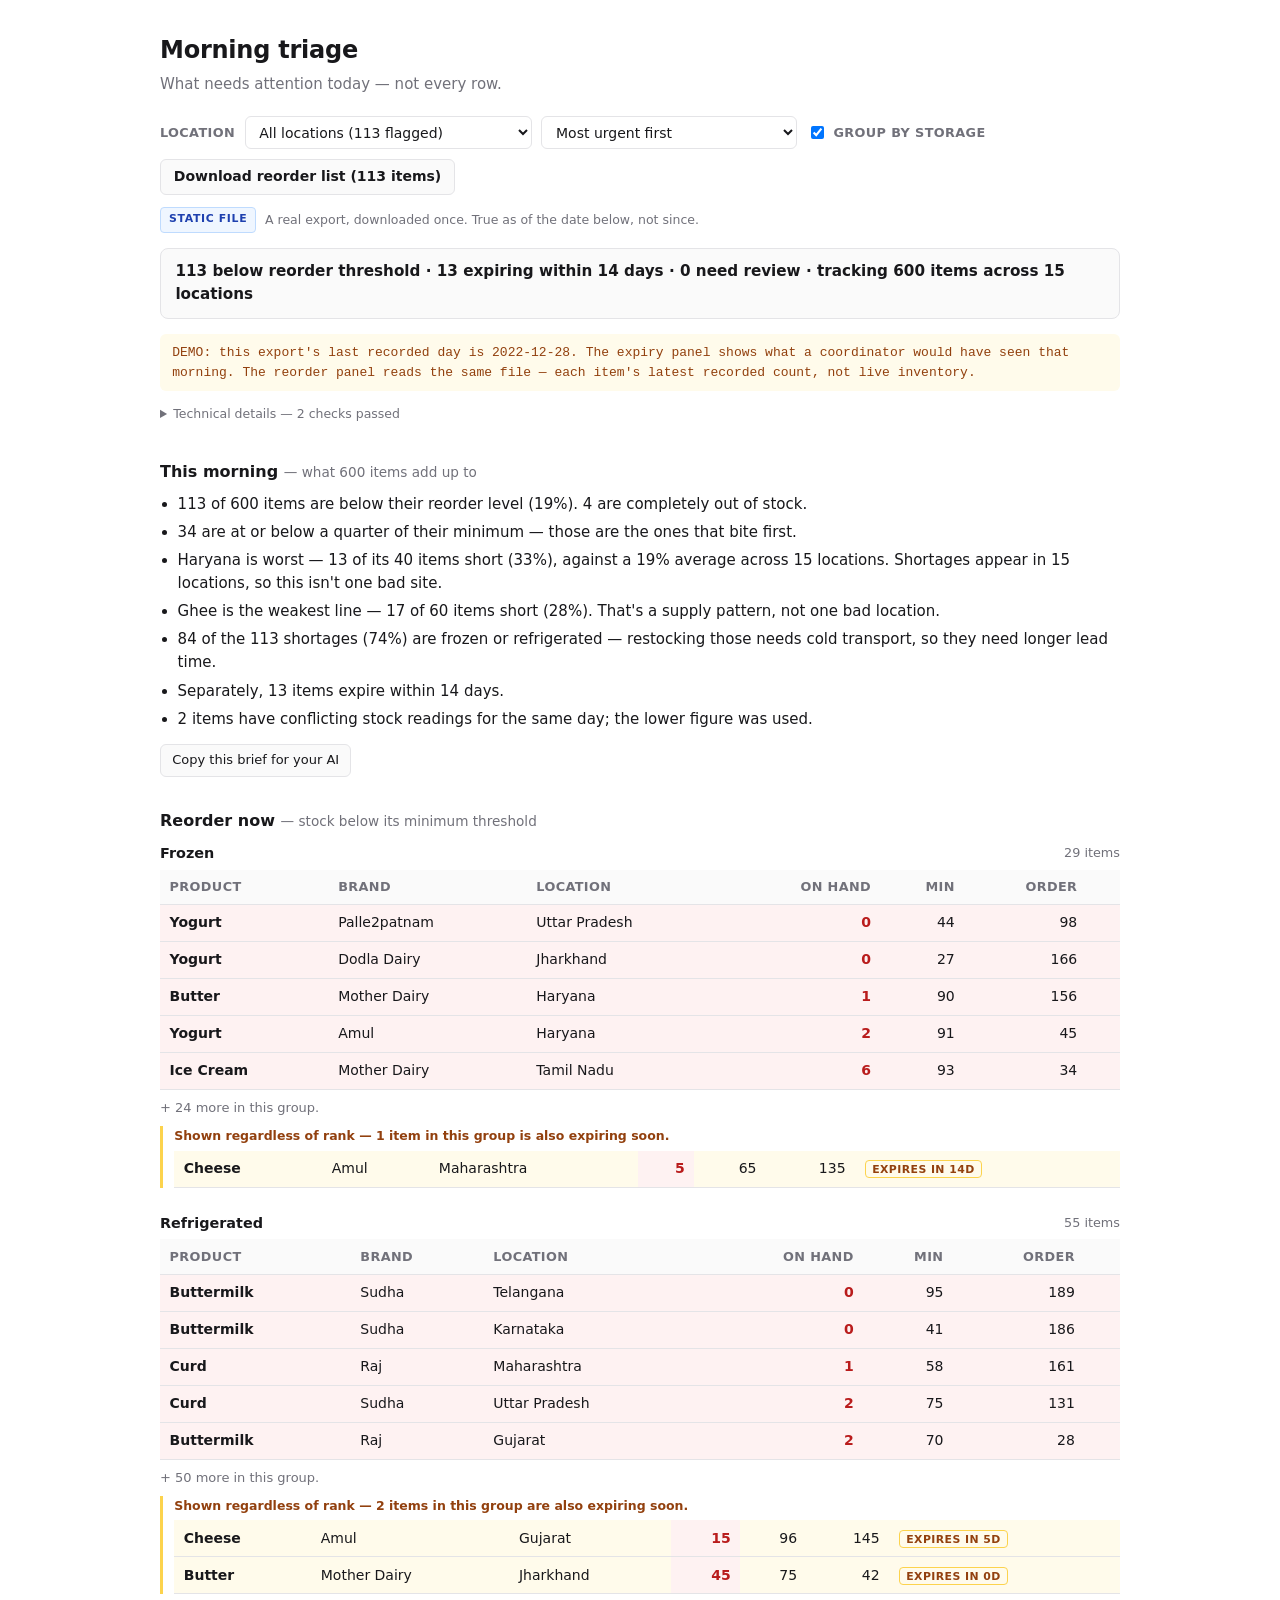
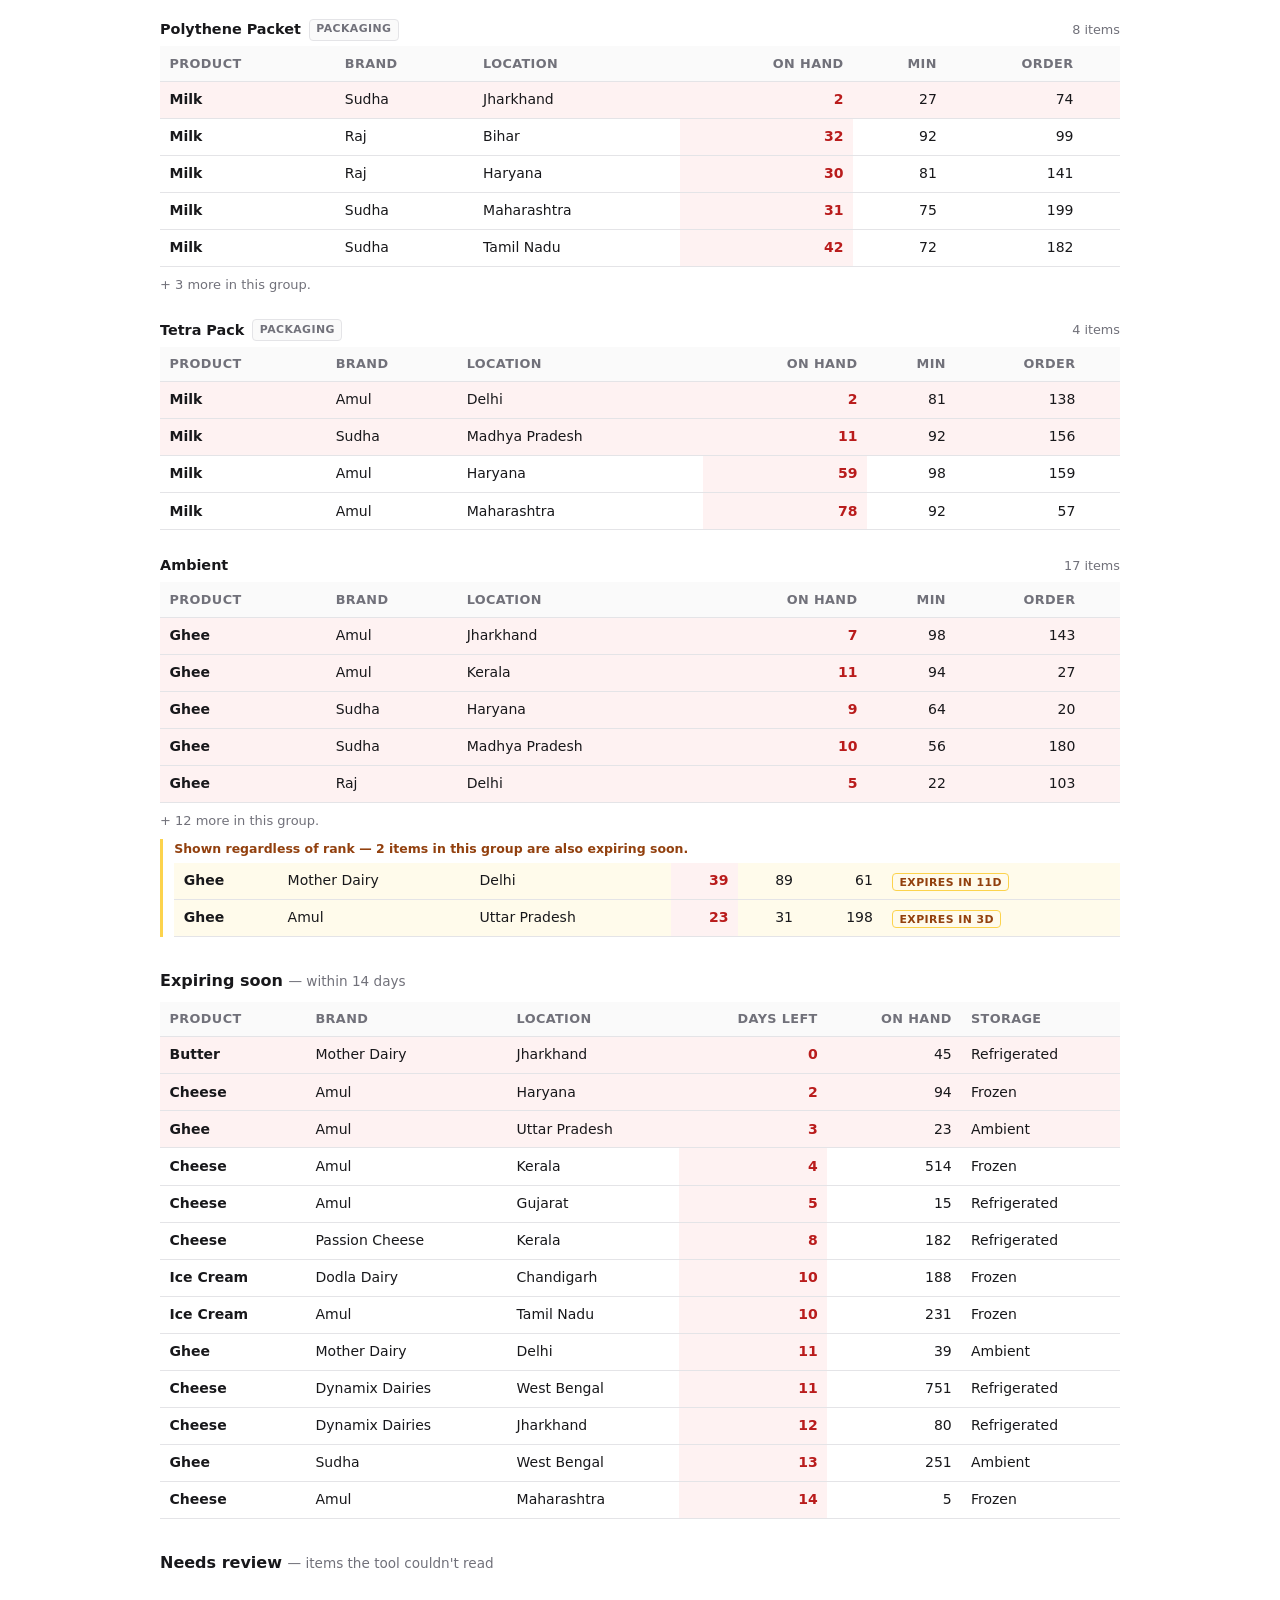
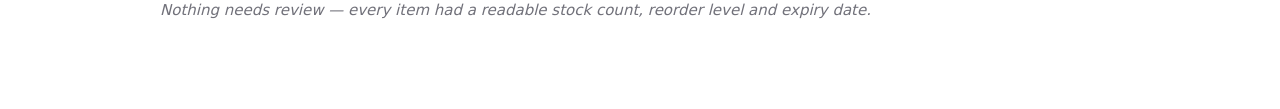
==== index.html @ 826153c2 "FreshRoute morning triage — live demo copy Static app + CC0 dataset committed so GitHub Pages serves" ====
<!doctype html>
<html lang="en">
<head>
  <meta charset="utf-8">
  <meta name="viewport" content="width=device-width, initial-scale=1">
  <title>FreshRoute — Morning Inventory Triage</title>
  <link rel="stylesheet" href="styles.css">
</head>
<body>
  <header>
    <h1>Morning triage</h1>
    <p class="sub">What needs attention today — not every row.</p>
  </header>
  <div class="controls">
    <label for="location">Location</label>
    <select id="location"><option>Loading…</option></select>
    <select id="viewToggle">
      <option value="urgency">Most urgent first</option>
      <option value="supplier">Order by supplier</option>
    </select>
    <label class="toggle"><input type="checkbox" id="groupToggle" checked> Group by storage</label>
    <button id="export" type="button" disabled>Loading…</button>
  </div>
  <p id="source" class="source"></p>
  <p id="summary" class="summary">Loading…</p>
  <p id="scope"></p>
  <div id="log"></div>
  <details id="tech" hidden>
    <summary id="techSummary">Technical details</summary>
    <div id="techlog"></div>
  </details>

  <section id="briefBox">
    <h2>This morning <span class="hint" id="briefHeading">—</span></h2>
    <div id="brief"></div>
  </section>

  <section>
    <h2>Reorder now <span class="hint">— stock below its minimum threshold</span></h2>
    <div id="reorder"></div>
  </section>

  <section>
    <h2>Expiring soon <span class="hint">— within 14 days</span></h2>
    <div id="expiry"></div>
  </section>

  <section>
    <h2>Needs review <span class="hint">— items the tool couldn't read</span></h2>
    <div id="review"></div>
  </section>

  <script type="module" src="script.js"></script>
</body>
</html>
---- styles.css ----
:root { --bg:#fff; --fg:#18181b; --mut:#71717a; --line:#e4e4e7; --head:#fafafa;
        --bad:#b91c1c; --crit:#fef2f2; }
@media (prefers-color-scheme: dark) {
  :root { --bg:#0e0e10; --fg:#ededf0; --mut:#a1a1aa; --line:#27272a; --head:#161618;
          --bad:#f87171; --crit:#2a1416; }
}
* { box-sizing: border-box; }
body { font:15px/1.55 system-ui,-apple-system,sans-serif; background:var(--bg); color:var(--fg);
       margin:0 auto; padding:2rem 1.25rem 4rem; max-width:1000px; }
header { margin-bottom:1.25rem; }
h1 { font-size:1.5rem; margin:0; letter-spacing:-.01em; }
.sub { color:var(--mut); margin:.25rem 0 0; }
h2 { font-size:1rem; margin:2rem 0 .5rem; }
.hint { font-weight:400; color:var(--mut); font-size:.85rem; }
.summary { background:var(--head); border:1px solid var(--line); padding:.7rem .9rem;
           border-radius:8px; font-weight:600; font-size:.95rem; }
table { border-collapse:collapse; width:100%; font-size:14px; }
th,td { text-align:left; padding:.45rem .6rem; border-bottom:1px solid var(--line); }
th { background:var(--head); font-weight:600; font-size:.8rem; text-transform:uppercase;
     letter-spacing:.03em; color:var(--mut); }
td.n, th.n { text-align:right; font-variant-numeric:tabular-nums; }
td.bad { color:var(--bad); font-weight:700; }
tr.critical { background:var(--crit); }
.reason { color:var(--mut); font-size:13px; }
.empty { color:var(--mut); font-style:italic; padding:.5rem 0; }
.more { color:var(--mut); font-size:13px; margin:.5rem 0 0; }
.msg { padding:.45rem .7rem; border-radius:6px; margin:.35rem 0; font-size:13px;
       font-family:ui-monospace,SFMono-Regular,monospace; border:1px solid transparent; }
.ok{background:#f0fdf4;color:#166534}.warn{background:#fffbeb;color:#92400e}
.bad{background:#fef2f2;color:#991b1b}.info{background:#eff6ff;color:#1e40af}
@media (prefers-color-scheme:dark){
  .ok{background:#0d2818;color:#86efac}.warn{background:#2a2210;color:#fcd34d}
  .bad{background:#2a1416;color:#fca5a5}.info{background:#11203a;color:#93c5fd}
}
@media (max-width:640px){ table{font-size:13px} th,td{padding:.35rem .4rem} }
.controls { display:flex; align-items:center; gap:.6rem; margin:0 0 .75rem; flex-wrap:wrap; }
.controls label { font-size:.8rem; text-transform:uppercase; letter-spacing:.03em; color:var(--mut); font-weight:600; }
select { font:inherit; font-size:14px; padding:.4rem .6rem; border:1px solid var(--line);
         border-radius:6px; background:var(--bg); color:var(--fg); min-width:16rem; }
#scope { margin:.5rem 0 0; }
.filtered { display:inline-block; font-size:13px; color:var(--mut);
            background:var(--head); border:1px solid var(--line); padding:.35rem .6rem; border-radius:6px; }
.filtered strong { color:var(--fg); }
.filtered button { font:inherit; font-size:12px; margin-left:.5rem; cursor:pointer;
                   background:none; border:1px solid var(--line); border-radius:5px;
                   padding:.15rem .5rem; color:var(--fg); }
.filtered button:hover { background:var(--line); }
#export { font:inherit; font-size:14px; padding:.4rem .8rem; border-radius:6px; cursor:pointer;
          border:1px solid var(--line); background:var(--head); color:var(--fg); font-weight:600; }
#export:hover:not(:disabled) { background:var(--line); }
#export:disabled { opacity:.5; cursor:default; }
.toggle { display:flex; align-items:center; gap:.4rem; font-size:14px; text-transform:none;
          letter-spacing:0; font-weight:400; color:var(--fg); cursor:pointer; }
.group { margin-bottom:1.5rem; }
.group h3 { font-size:.9rem; margin:0 0 .35rem; display:flex; align-items:center; gap:.5rem; }
.group .count { margin-left:auto; font-weight:400; color:var(--mut); font-size:.8rem; }
.tag { font-size:.68rem; font-weight:600; text-transform:uppercase; letter-spacing:.04em;
       padding:.1rem .4rem; border-radius:4px; background:var(--head); color:var(--mut);
       border:1px solid var(--line); }
.warn-tag { background:#fffbeb; color:#92400e; border-color:#fcd34d; }
@media (prefers-color-scheme:dark){ .warn-tag{background:#2a2210;color:#fcd34d;border-color:#57430f} }
#briefBox { margin-top: 1.5rem; }
#brief ul { margin: .4rem 0 .8rem; padding-left: 1.1rem; }
#brief li { margin: .3rem 0; }
#copyBrief { font:inherit; font-size:13px; padding:.35rem .7rem; border-radius:6px; cursor:pointer;
             border:1px solid var(--line); background:var(--head); color:var(--fg); }
#copyBrief:hover { background:var(--line); }
.copied { font-size:12px; color:var(--mut); margin-left:.6rem; }
.source { margin: 0 0 .6rem; display: flex; align-items: center; gap: .55rem; flex-wrap: wrap; }
.badge { font-size: .68rem; font-weight: 700; letter-spacing: .06em; padding: .2rem .5rem;
         border-radius: 4px; border: 1px solid; }
.badge-static    { color:#1e40af; background:#eff6ff; border-color:#bfdbfe; }
.badge-synthetic { color:#92400e; background:#fffbeb; border-color:#fcd34d; }
.badge-live      { color:#166534; background:#f0fdf4; border-color:#bbf7d0; }
.src-note { font-size: 12.5px; color: var(--mut); }
@media (prefers-color-scheme: dark) {
  .badge-static    { color:#93c5fd; background:#11203a; border-color:#1e3a5f; }
  .badge-synthetic { color:#fcd34d; background:#2a2210; border-color:#57430f; }
  .badge-live      { color:#86efac; background:#0d2818; border-color:#14532d; }
}
#tech { margin: .5rem 0 0; }
#tech summary { cursor: pointer; font-size: 12.5px; color: var(--mut); padding: .3rem 0;
                list-style: revert; user-select: none; }
#tech summary:hover { color: var(--fg); }
#tech[open] summary { margin-bottom: .2rem; }
#techlog { padding-left: .2rem; }
.done { background:#f0fdf4; color:#166534; }
@media (prefers-color-scheme:dark){ .done{ background:#0d2818; color:#86efac; } }
.supplier { margin-bottom: 1.75rem; padding-bottom: 1rem; border-bottom: 1px solid var(--line); }
.supplier h3 { display:flex; align-items:baseline; gap:.6rem; font-size:1rem; margin:0 0 .3rem; }
.supplier.has-conflict h3::before { content:"⚠"; color:#b45309; }
.conflict-note { margin:.2rem 0 .5rem; font-size:13px; color:#92400e; background:#fffbeb;
                 border:1px solid #fcd34d; border-radius:6px; padding:.35rem .6rem; }
tr.conflict { background:#fffbeb; }
.copyOrder { margin-top:.5rem; font:inherit; font-size:13px; padding:.35rem .7rem; cursor:pointer;
             border:1px solid var(--line); border-radius:6px; background:var(--head); color:var(--fg); }
.copyOrder:hover { background:var(--line); }
@media (prefers-color-scheme:dark){
  .conflict-note{background:#2a2210;color:#fcd34d;border-color:#57430f}
  tr.conflict{background:#221c0d} .supplier.has-conflict h3::before{color:#fcd34d}
}
.exempt { margin:.5rem 0 0; border-left:3px solid #fcd34d; padding-left:.7rem; }
.exempt-head { margin:0 0 .3rem; font-size:12.5px; color:#92400e; font-weight:600; }
@media (prefers-color-scheme:dark){ .exempt-head{color:#fcd34d} }
.copybox { margin-top:.6rem; border:1px solid var(--line); border-radius:8px; padding:.6rem; background:var(--head); }
.copybox-note { margin:0 0 .4rem; font-size:12.5px; color:var(--mut); }
.copybox-note kbd { font-family:ui-monospace,monospace; background:var(--bg); border:1px solid var(--line);
                    border-radius:4px; padding:.05rem .3rem; font-size:11.5px; }
.copybox-text { width:100%; font:12.5px/1.45 ui-monospace,SFMono-Regular,monospace; padding:.5rem;
                border:1px solid var(--line); border-radius:6px; background:var(--bg); color:var(--fg); resize:vertical; }
.copybox-close { margin-top:.4rem; font:inherit; font-size:12.5px; padding:.25rem .6rem; cursor:pointer;
                 border:1px solid var(--line); border-radius:5px; background:var(--bg); color:var(--fg); }
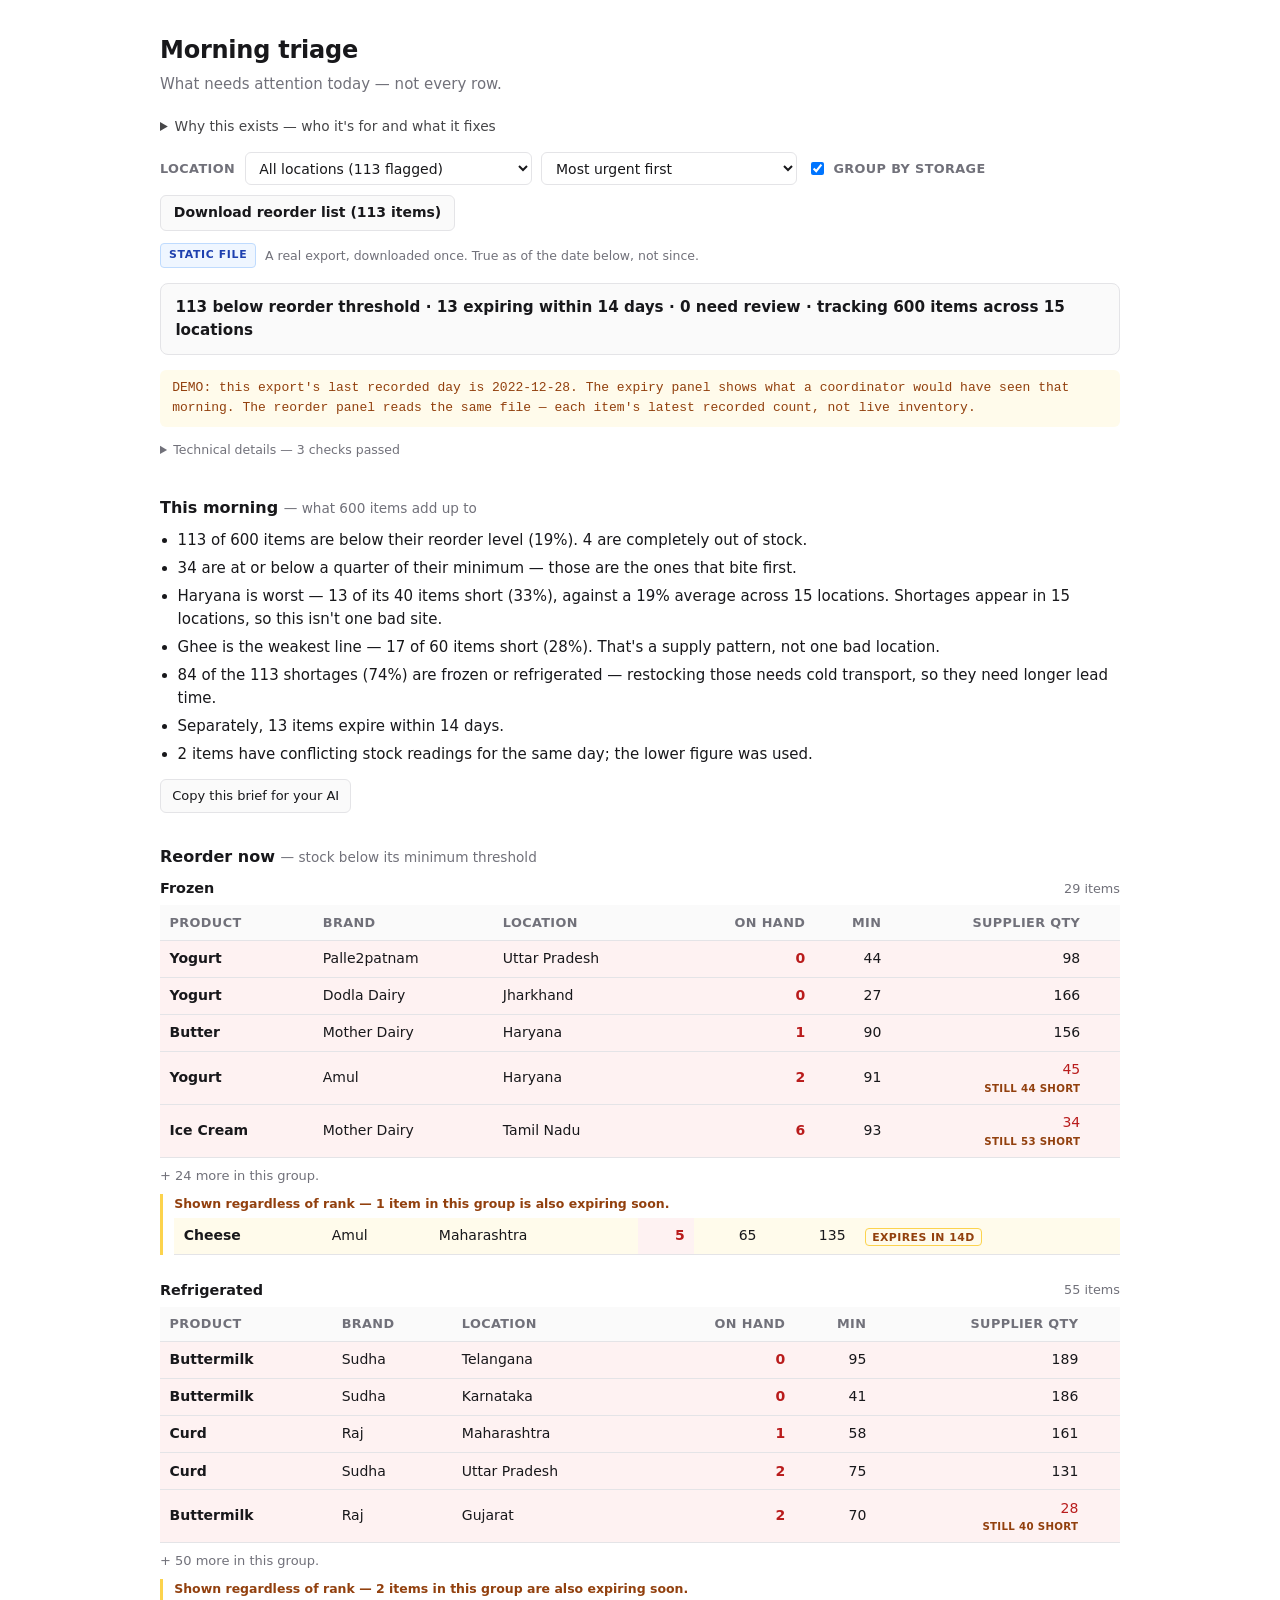
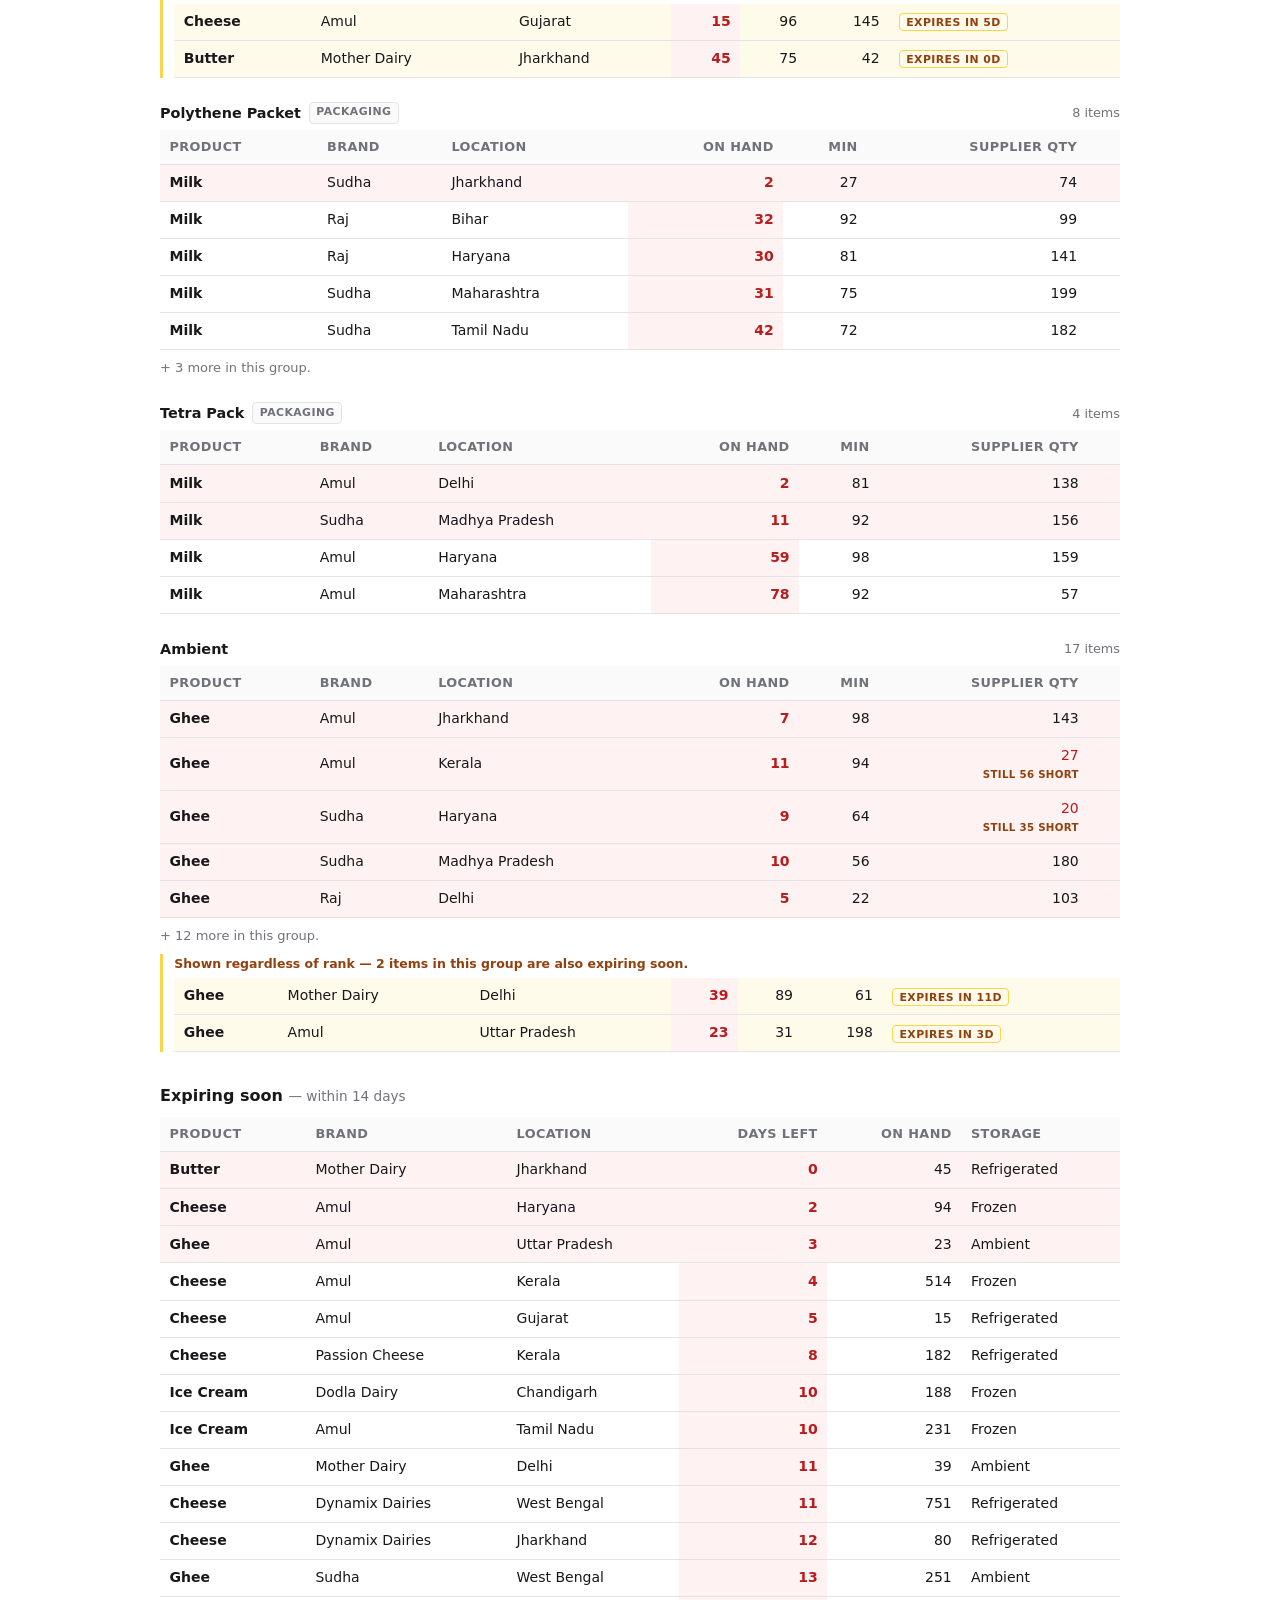
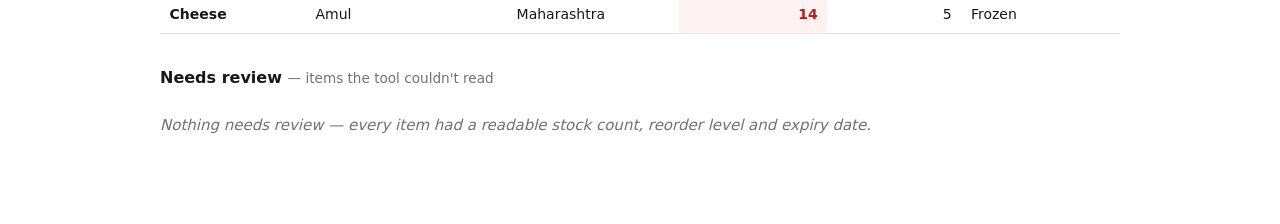
==== commit d785d926: "Open with who it's for: five-beat storyboard on the page Collapsed by default, same pattern as techn" ====
--- a/index.html
+++ b/index.html
@@ -11,6 +11,35 @@
     <h1>Morning triage</h1>
     <p class="sub">What needs attention today — not every row.</p>
   </header>
+  <!-- Collapsed by default on purpose. A coordinator opening this at 8am wants
+       the count, not the pitch — but anyone meeting the product cold needs to
+       know who it's for before they meet a dashboard. Same pattern as the
+       technical-details block below. -->
+  <details id="storyboard">
+    <summary>Why this exists — who it's for and what it fixes</summary>
+    <ol class="beats">
+      <li><b>The role.</b> An inventory coordinator opens a 4,325-row
+        distribution export every morning and has to decide what to reorder
+        before the delivery window closes.</li>
+      <li><b>The problem, and its root cause.</b> That file is a transaction
+        log, not a stock snapshot — one row is one recorded reading, not one
+        item — so <i>"how much do I have right now"</i> is not a question the
+        export can answer directly, and reading it the obvious way turns 113
+        real shortages into 918.</li>
+      <li><b>What changes.</b> She finishes the reorder decision before the
+        delivery window instead of after it, knows which items are deepest
+        below their minimum, and on a quiet day can tell the difference
+        between nothing being wrong and the tool being broken.</li>
+      <li><b>The flow.</b> Open the page, read one line, pick a location,
+        switch to supplier view, copy that supplier's order.</li>
+      <li><b>What to watch.</b> The <b>"still N short"</b> flag — on 12 of 113
+        items the supplier's own reorder quantity doesn't cover the gap printed
+        beside it — and the <b>DEMO</b> label admitting the expiry panel runs
+        against an export that ends in 2022, because a tool that hides its
+        limits is the one you stop trusting.</li>
+    </ol>
+  </details>
+
   <div class="controls">
     <label for="location">Location</label>
     <select id="location"><option>Loading…</option></select>
--- a/styles.css
+++ b/styles.css
@@ -110,3 +110,26 @@
                 border:1px solid var(--line); border-radius:6px; background:var(--bg); color:var(--fg); resize:vertical; }
 .copybox-close { margin-top:.4rem; font:inherit; font-size:12.5px; padding:.25rem .6rem; cursor:pointer;
                  border:1px solid var(--line); border-radius:5px; background:var(--bg); color:var(--fg); }
+
+/* The supplier's stated quantity doesn't always close the gap it sits beside.
+   Where it doesn't, say so on the row — it's a number a coordinator would
+   otherwise act on and come up short. Deliberately quieter than .warn-tag:
+   this is a caveat on a figure, not a second alarm competing with expiry. */
+td.n.short { color:var(--bad); }
+.short-tag { display:block; font-size:.64rem; font-weight:600; text-transform:uppercase;
+  letter-spacing:.03em; color:#92400e; white-space:nowrap; }
+@media (prefers-color-scheme:dark){ .short-tag{ color:#fcd34d; } }
+
+/* The purchase order a supplier group adds up to. Sits under the header
+   because it is a consequence of those rows, not a separate fact. */
+.po { margin:.15rem 0 .5rem; font-size:.82rem; font-weight:600; }
+.po-note { display:block; font-weight:500; font-size:.72rem; opacity:.75; }
+
+/* The five-beat storyboard. Collapsed by default — the working user came for
+   the count, not the pitch — but a visitor meeting the product cold gets the
+   person and the problem before the dashboard. */
+#storyboard { margin:.4rem 0 .9rem; }
+#storyboard > summary { cursor:pointer; font-size:.86rem; opacity:.8; }
+#storyboard > summary:hover { opacity:1; }
+.beats { margin:.6rem 0 .2rem; padding-left:1.2rem; max-width:62ch; }
+.beats li { margin:.45rem 0; font-size:.9rem; line-height:1.5; }
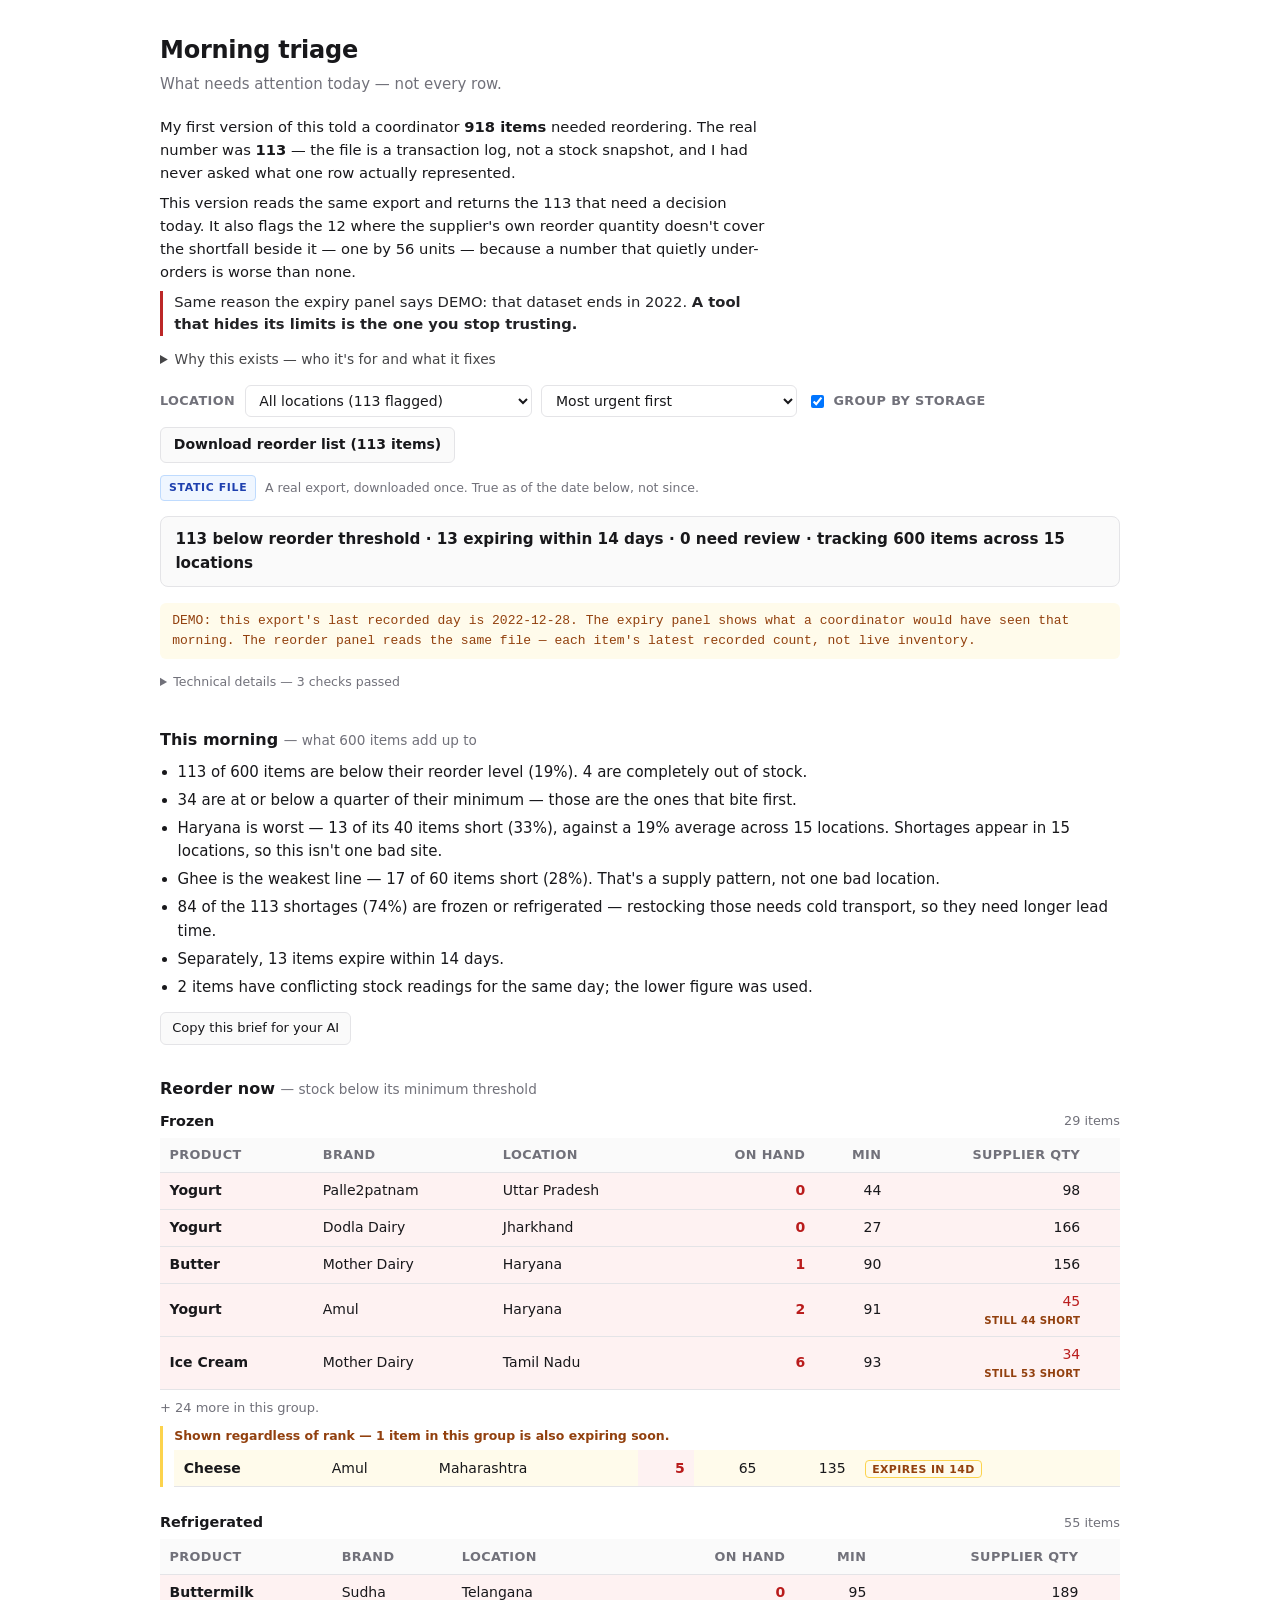
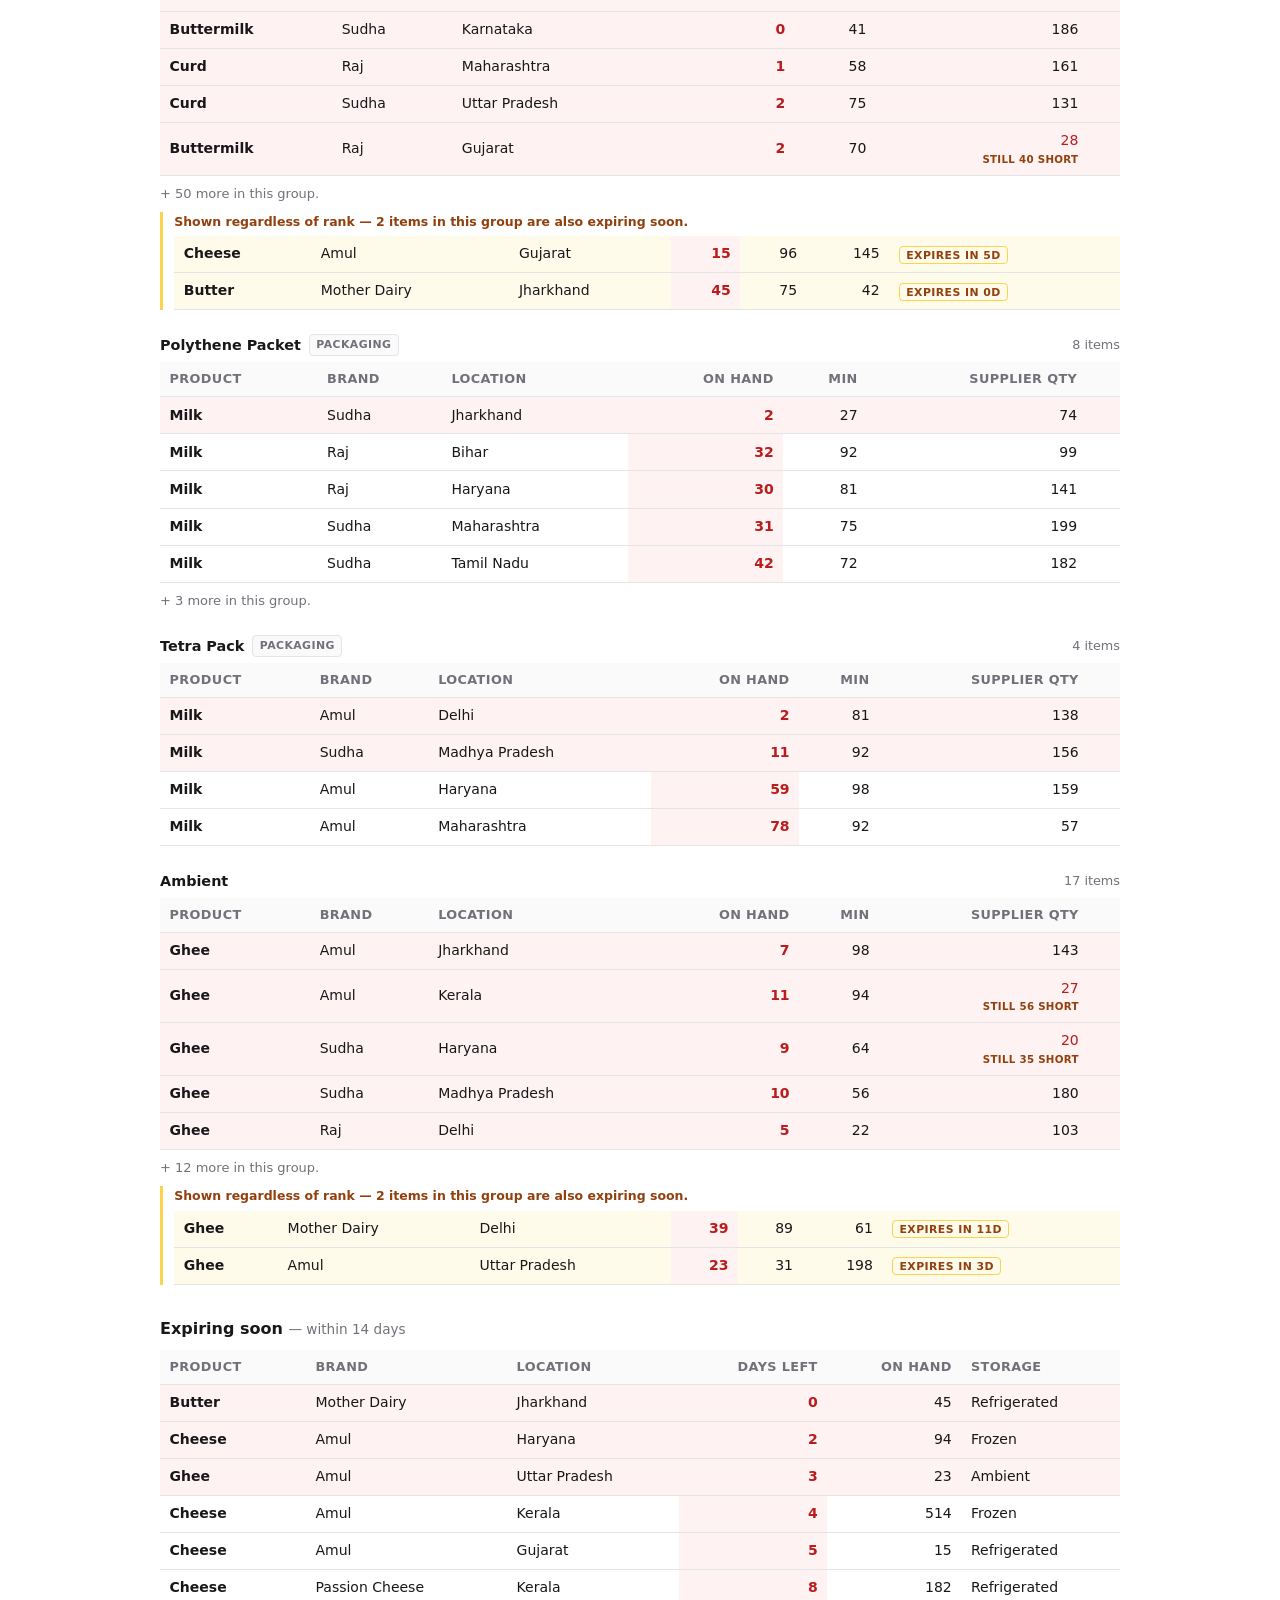
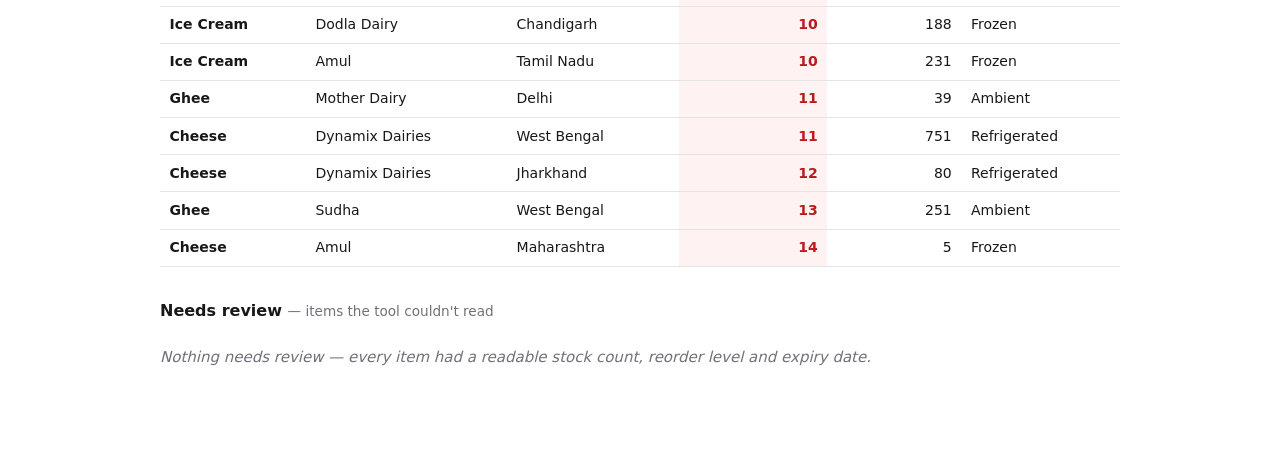
==== commit fd141d53: "Lead the page with the mistake that shaped it Opens with the 918-vs-113 story, the supplier-quantity" ====
--- a/index.html
+++ b/index.html
@@ -11,6 +11,24 @@
     <h1>Morning triage</h1>
     <p class="sub">What needs attention today — not every row.</p>
   </header>
+  <!-- Visible on purpose, and it costs the working user four lines. The real
+       audience of this URL is people deciding whether the work is any good,
+       and the honest version of that story is more persuasive than a feature
+       list. The structured five-beat version stays collapsed below. -->
+  <section id="intro">
+    <p>My first version of this told a coordinator <b>918 items</b> needed
+      reordering. The real number was <b>113</b> — the file is a transaction
+      log, not a stock snapshot, and I had never asked what one row actually
+      represented.</p>
+    <p>This version reads the same export and returns the 113 that need a
+      decision today. It also flags the 12 where the supplier's own reorder
+      quantity doesn't cover the shortfall beside it — one by 56 units —
+      because a number that quietly under-orders is worse than none.</p>
+    <p class="intro-close">Same reason the expiry panel says DEMO: that dataset
+      ends in 2022. <b>A tool that hides its limits is the one you stop
+      trusting.</b></p>
+  </section>
+
   <!-- Collapsed by default on purpose. A coordinator opening this at 8am wants
        the count, not the pitch — but anyone meeting the product cold needs to
        know who it's for before they meet a dashboard. Same pattern as the
--- a/styles.css
+++ b/styles.css
@@ -133,3 +133,16 @@
 #storyboard > summary:hover { opacity:1; }
 .beats { margin:.6rem 0 .2rem; padding-left:1.2rem; max-width:62ch; }
 .beats li { margin:.45rem 0; font-size:.9rem; line-height:1.5; }
+
+/* The opening story. This URL's real audience is people deciding whether the
+   work is any good, so the page leads with the mistake that shaped it rather
+   than with a feature list. Kept to four lines so the tool stays near the top. */
+#intro { max-width:64ch; margin:.2rem 0 .8rem; }
+#intro p { margin:.45rem 0; font-size:.92rem; line-height:1.55; }
+#intro .intro-close { border-left:3px solid var(--bad); padding-left:.7rem; opacity:.95; }
+/* On a phone the intro is the thing between the user and the count, so it
+   gives back what it can without losing a sentence. */
+@media (max-width:520px){
+  #intro p { font-size:.86rem; line-height:1.45; margin:.35rem 0; }
+  #intro { margin-bottom:.5rem; }
+}
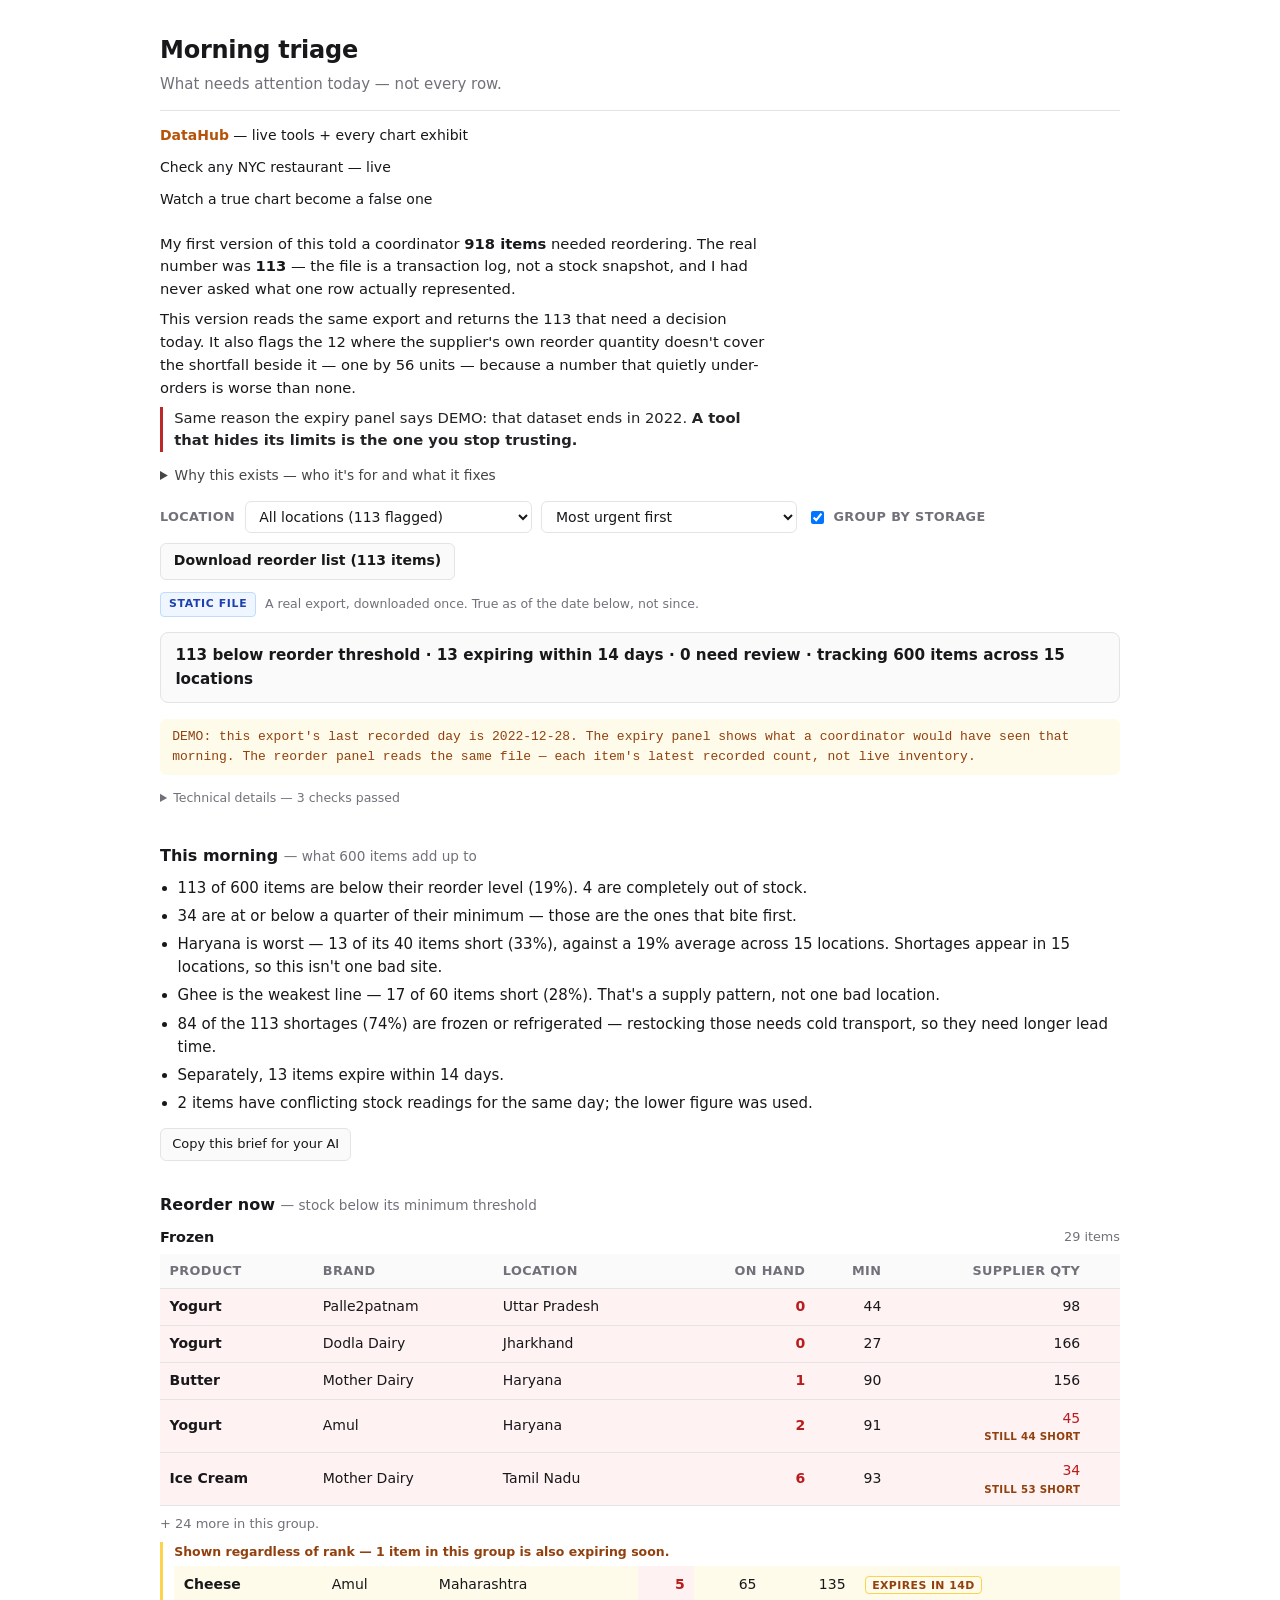
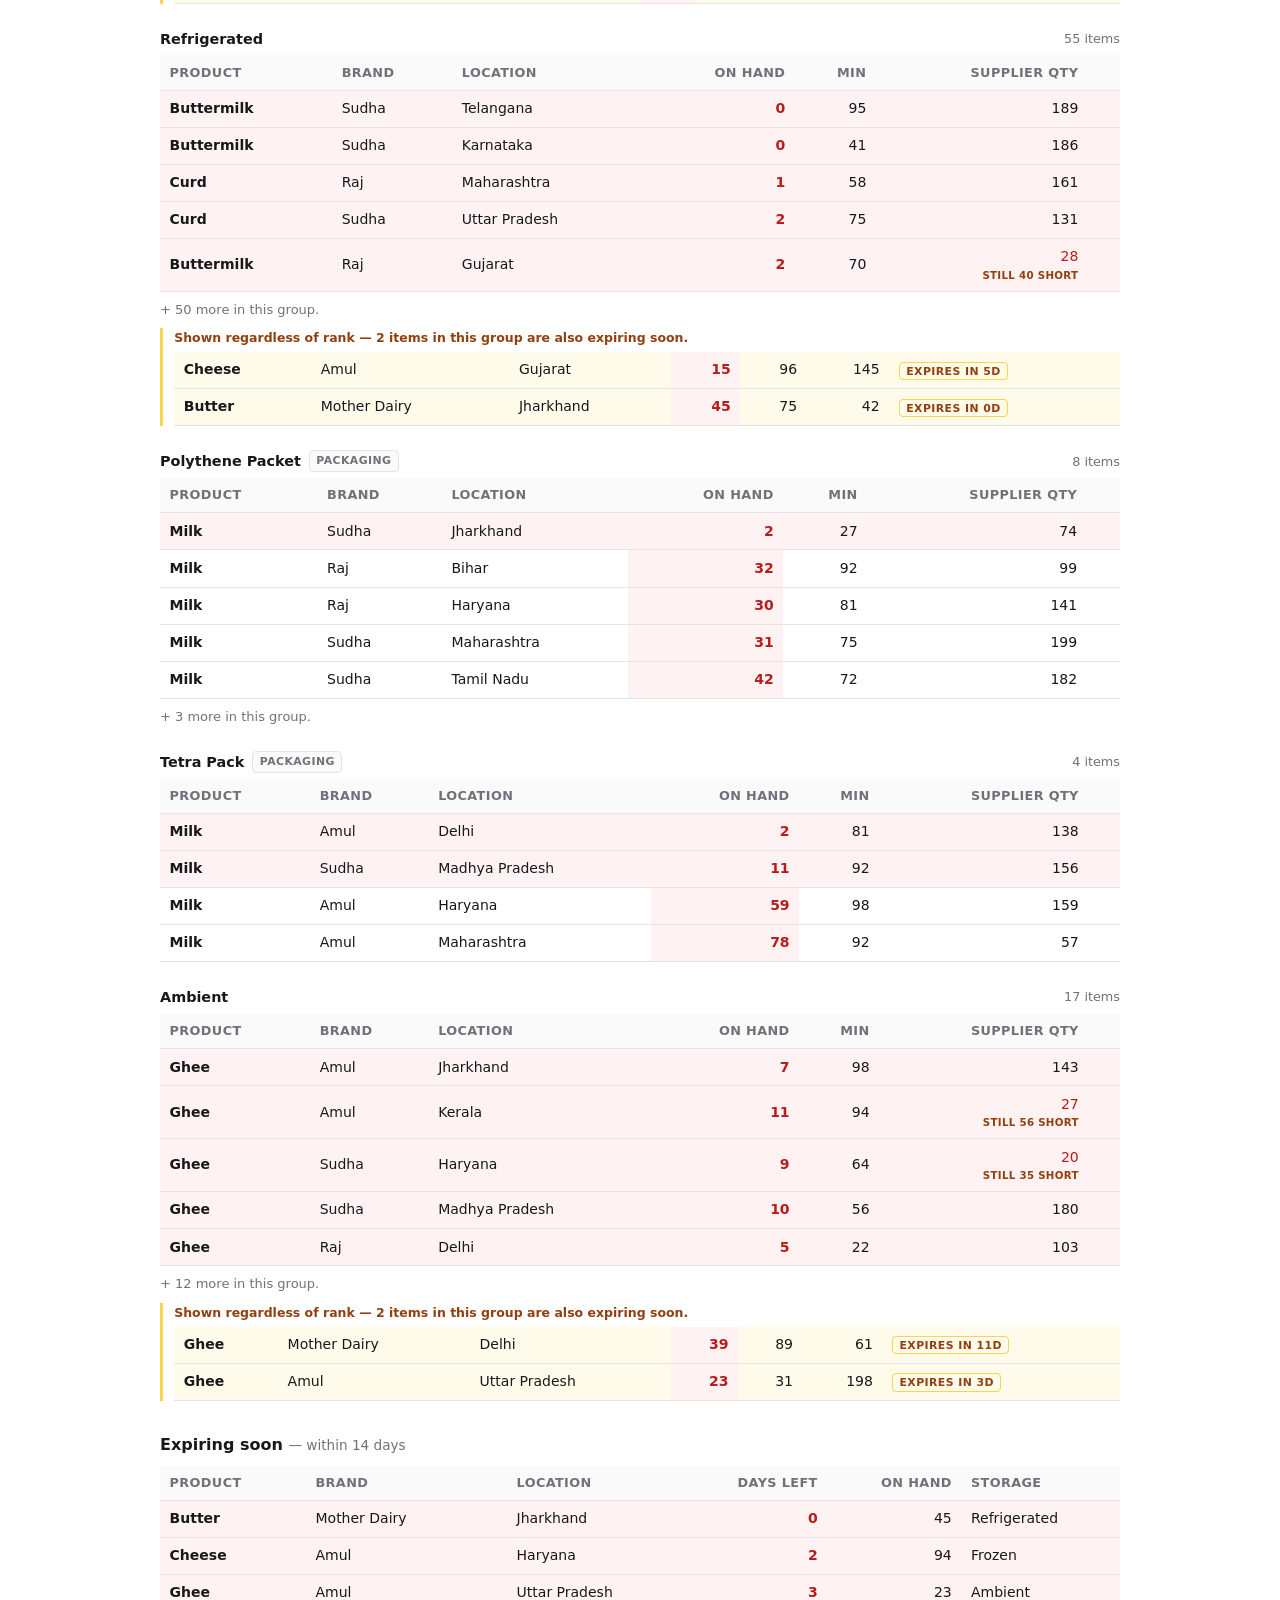
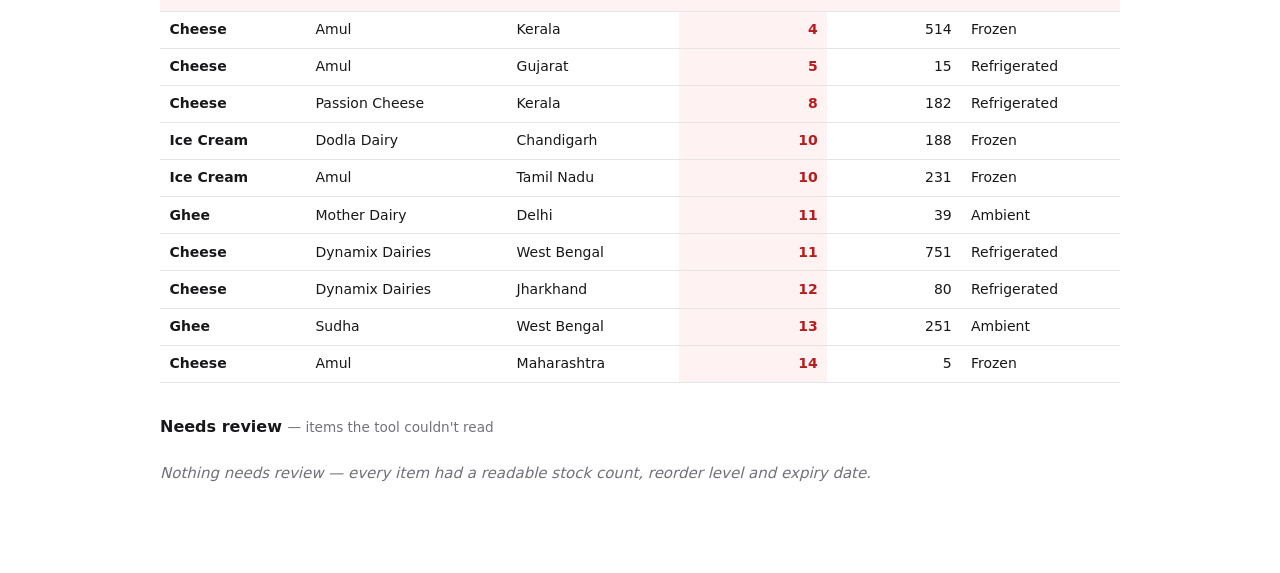
==== commit af9a63b2: "Home page links everything: DataHub, the live checker, the scrolly Co-Authored-By: Claude Fable 5 <n" ====
--- a/index.html
+++ b/index.html
@@ -10,6 +10,11 @@
   <header>
     <h1>Morning triage</h1>
     <p class="sub">What needs attention today — not every row.</p>
+    <nav class="sitenav" aria-label="Everything on this site">
+      <a href="data-app/index.html"><b>DataHub</b> — live tools + every chart exhibit</a>
+      <a href="data-app/check.html">Check any NYC restaurant — live</a>
+      <a href="data-app/spin-scrolly.html">Watch a true chart become a false one</a>
+    </nav>
   </header>
   <!-- Visible on purpose, and it costs the working user four lines. The real
        audience of this URL is people deciding whether the work is any good,
@@ -36,9 +41,10 @@
   <details id="storyboard">
     <summary>Why this exists — who it's for and what it fixes</summary>
     <ol class="beats">
-      <li><b>The role.</b> An inventory coordinator opens a 4,325-row
-        distribution export every morning and has to decide what to reorder
-        before the delivery window closes.</li>
+      <li><b>The role.</b> An inventory coordinator at a dairy distributor —
+        the side that holds the stock in 15 places and ships it to shops, not
+        the shop — opens a 4,325-row export every morning and has to decide
+        what to reorder before the delivery window closes.</li>
       <li><b>The problem, and its root cause.</b> That file is a transaction
         log, not a stock snapshot — one row is one recorded reading, not one
         item — so <i>"how much do I have right now"</i> is not a question the
--- a/styles.css
+++ b/styles.css
@@ -146,3 +146,11 @@
   #intro p { font-size:.86rem; line-height:1.45; margin:.35rem 0; }
   #intro { margin-bottom:.5rem; }
 }
+
+/* site nav: every destination reachable from the home page */
+.sitenav{display:flex;flex-direction:column;gap:6px;margin-top:14px;
+  padding-top:12px;border-top:1px solid var(--line, #dedcd6)}
+.sitenav a{font-size:14px;text-decoration:none;color:inherit;
+  padding:2px 0;text-underline-offset:3px}
+.sitenav a:hover{text-decoration:underline}
+.sitenav a b{color:var(--accent, #b45309)}
